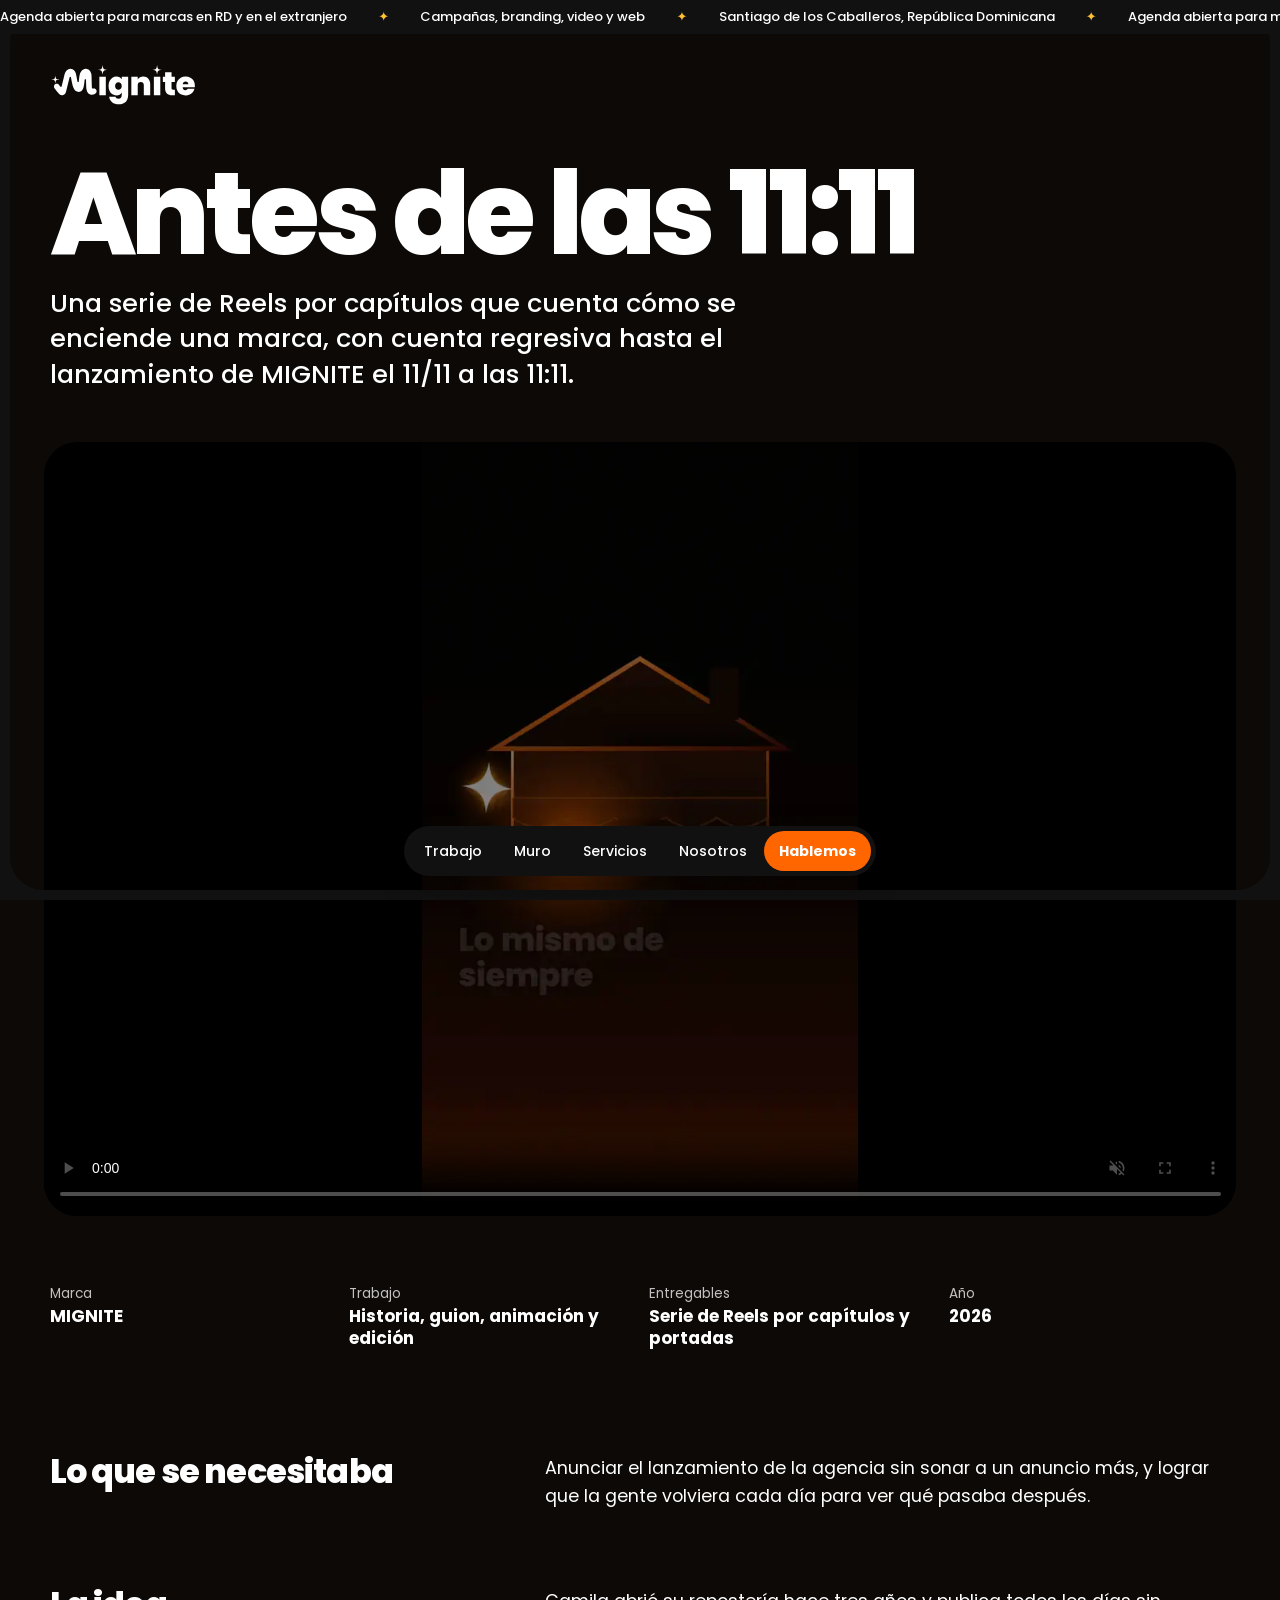
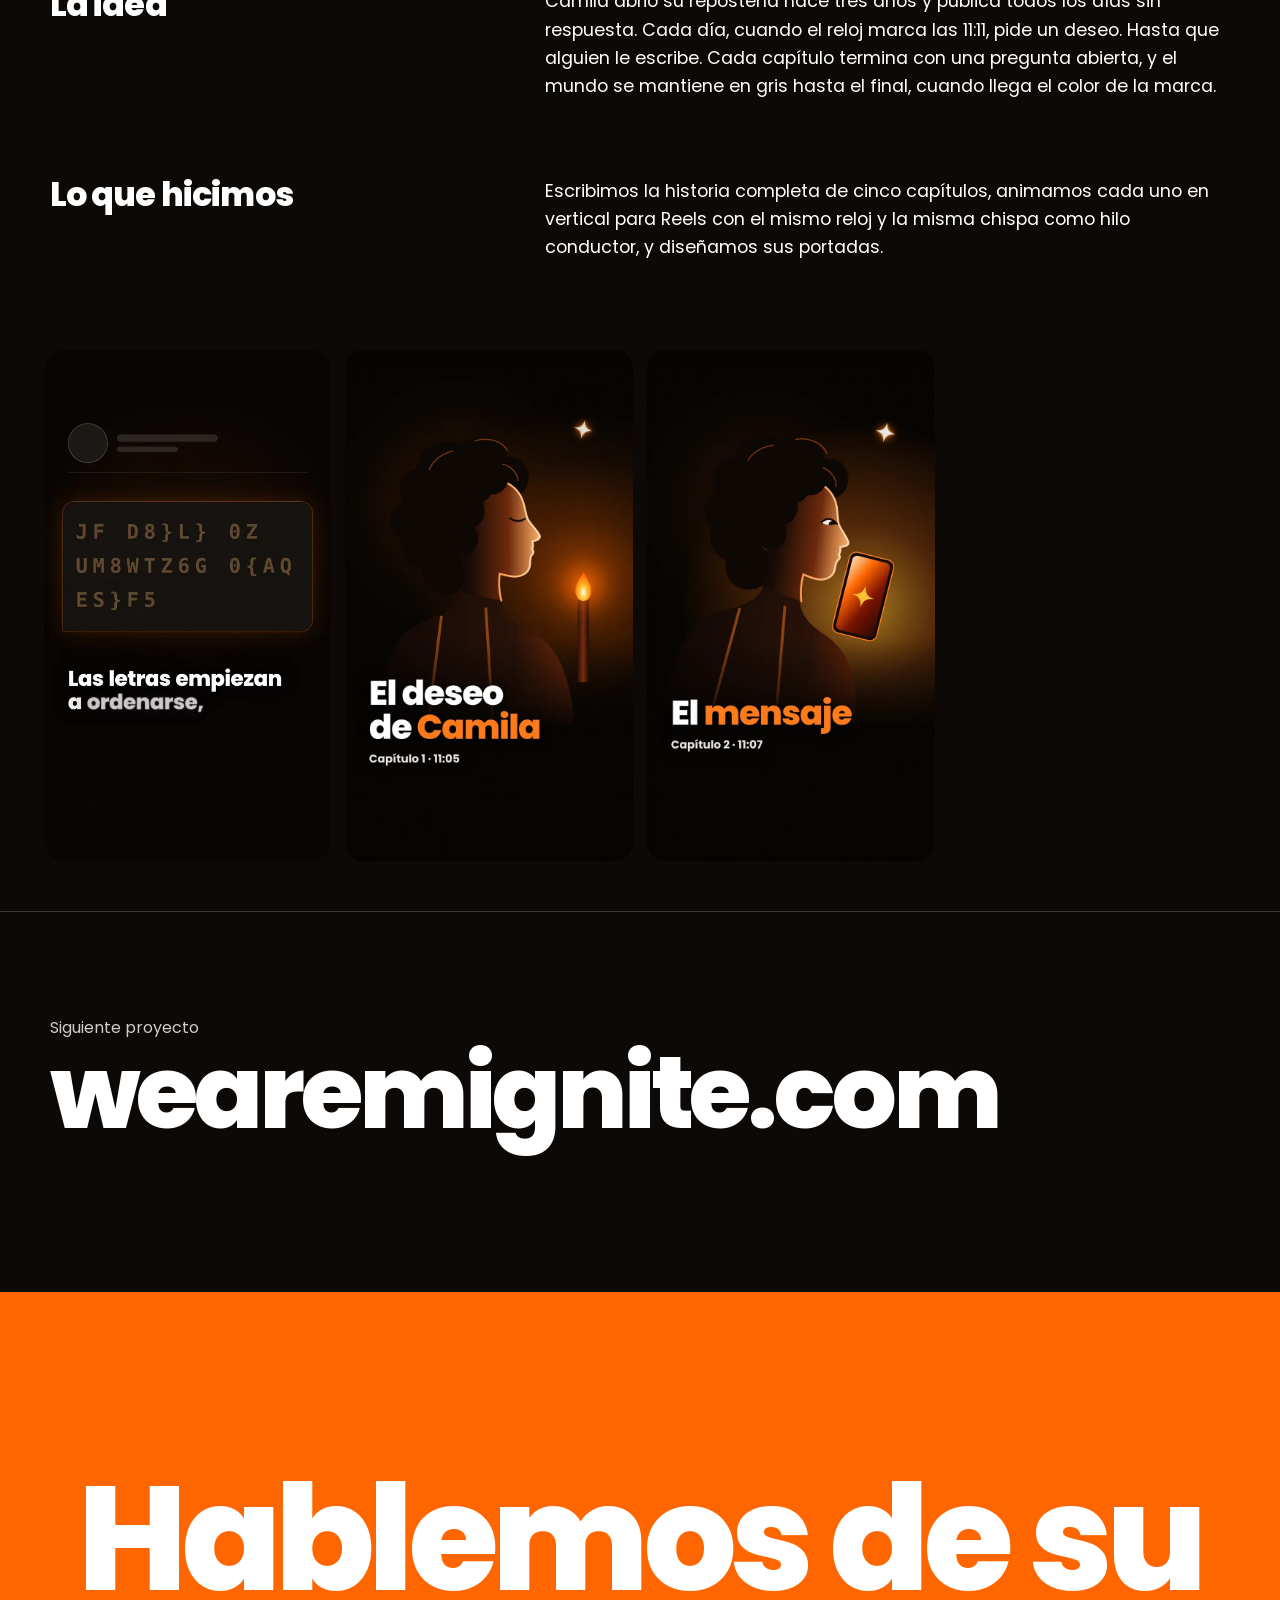
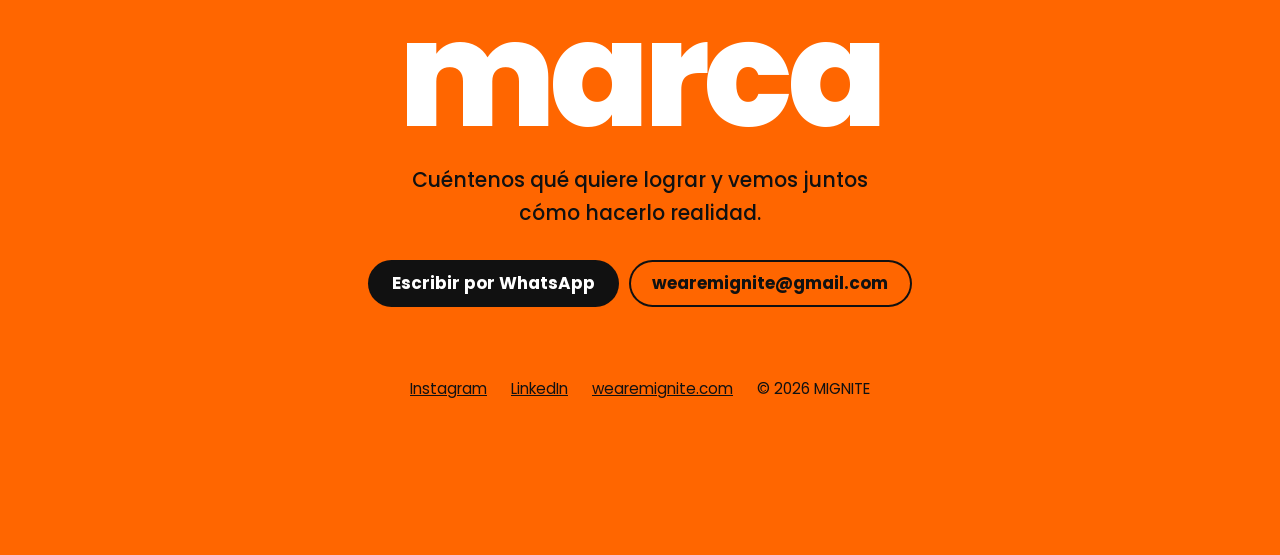
==== trabajo/antes-de-las-1111.html @ 3c1274e8 "Agrega lo nuevo de la semana: Antes de las 11:11, Reels de Blue Month, Teaser 3 vertical, menú v2 y " ====
<!doctype html><html lang="es-DO"><head><meta charset="utf-8">
<meta name="viewport" content="width=device-width,initial-scale=1">
<title>Antes de las 11:11 | Portafolio MIGNITE</title><meta name="description" content="Una serie de Reels por capítulos que cuenta cómo se enciende una marca, con cuenta regresiva hasta el lanzamiento de MIGNITE el 11/11 a las 11:11.">
<link rel="canonical" href="https://wearemignite.com/portafolio/trabajo/antes-de-las-1111.html">
<meta property="og:title" content="Antes de las 11:11 | Portafolio MIGNITE"><meta property="og:description" content="Una serie de Reels por capítulos que cuenta cómo se enciende una marca, con cuenta regresiva hasta el lanzamiento de MIGNITE el 11/11 a las 11:11.">
<meta property="og:type" content="website"><meta property="og:url" content="https://wearemignite.com/portafolio/trabajo/antes-de-las-1111.html"><meta property="og:image" content="https://wearemignite.com/portafolio/assets/og.jpg">
<meta name="twitter:card" content="summary_large_image"><meta name="theme-color" content="#FF6600">
<link rel="icon" href="../assets/i/iso-color.svg" type="image/svg+xml">
<link rel="preload" href="../assets/fonts/Poppins-ExtraBold.woff2" as="font" type="font/woff2" crossorigin>
<link rel="stylesheet" href="../assets/site.css?v=3"></head><body style="background:#0D0907;color:#FFFFFF;--line:#FFFFFF33">
<a class="skip" href="#contenido">Ir al contenido</a><div class="bezel" aria-hidden="true"></div><div class="ticker" aria-hidden="true"><div><span>Agenda abierta para marcas en RD y en el extranjero</span><i>✦</i><span>Campañas, branding, video y web</span><i>✦</i><span>Santiago de los Caballeros, República Dominicana</span><i>✦</i><span>Agenda abierta para marcas en RD y en el extranjero</span><i>✦</i><span>Campañas, branding, video y web</span><i>✦</i><span>Santiago de los Caballeros, República Dominicana</span><i>✦</i><span>Agenda abierta para marcas en RD y en el extranjero</span><i>✦</i><span>Campañas, branding, video y web</span><i>✦</i><span>Santiago de los Caballeros, República Dominicana</span><i>✦</i><span>Agenda abierta para marcas en RD y en el extranjero</span><i>✦</i><span>Campañas, branding, video y web</span><i>✦</i><span>Santiago de los Caballeros, República Dominicana</span><i>✦</i></div></div>
<header class="top"><a class="brand" href="../index.html" aria-label="Volver al portafolio"><img src="../assets/i/wordmark-blanco.svg" alt="MIGNITE" width="900" height="250"></a></header>
<main id="contenido"><section class="p-hero"><h1>Antes de las 11:11</h1><p class="lead">Una serie de Reels por capítulos que cuenta cómo se enciende una marca, con cuenta regresiva hasta el lanzamiento de MIGNITE el 11/11 a las 11:11.</p></section>
<div class="p-main"><video controls playsinline muted preload="metadata" poster="../assets/v/cap1.webp" src="../assets/v/cap1.mp4" width="1080" height="1920"></video></div>
<dl class="facts-sheet"><div><dt>Marca</dt><dd>MIGNITE</dd></div><div><dt>Trabajo</dt><dd>Historia, guion, animación y edición</dd></div><div><dt>Entregables</dt><dd>Serie de Reels por capítulos y portadas</dd></div><div><dt>Año</dt><dd>2026</dd></div></dl>
<section class="story"><h2>Lo que se necesitaba</h2><p>Anunciar el lanzamiento de la agencia sin sonar a un anuncio más, y lograr que la gente volviera cada día para ver qué pasaba después.</p></section><section class="story"><h2>La idea</h2><p>Camila abrió su repostería hace tres años y publica todos los días sin respuesta. Cada día, cuando el reloj marca las 11:11, pide un deseo. Hasta que alguien le escribe. Cada capítulo termina con una pregunta abierta, y el mundo se mantiene en gris hasta el final, cuando llega el color de la marca.</p></section><section class="story"><h2>Lo que hicimos</h2><p>Escribimos la historia completa de cinco capítulos, animamos cada uno en vertical para Reels con el mismo reloj y la misma chispa como hilo conductor, y diseñamos sus portadas.</p></section>
<div class="p-grid vert"><button class="piece" data-full="../assets/v/cap2.mp4" data-t="Antes de las 11:11 · Capítulo 2"><video class="" muted loop playsinline preload="none" poster="../assets/v/cap2.webp" data-src="../assets/v/cap2-s.mp4" width="1080" height="1920" aria-hidden="true"></video><span>Capítulo 2</span></button><button class="piece" data-full="../assets/p/cap1-portada.webp" data-t="Portada del Capítulo 1"><img src="../assets/p/cap1-portada.webp" width="788" height="1400" alt="Portada del Capítulo 1" loading=lazy decoding=async></button><button class="piece" data-full="../assets/p/cap2-portada.webp" data-t="Portada del Capítulo 2"><img src="../assets/p/cap2-portada.webp" width="788" height="1400" alt="Portada del Capítulo 2" loading=lazy decoding=async></button></div><a class="next" href="web.html"><small>Siguiente proyecto</small><b>wearemignite<wbr>.com</b></a>
<section class="cta" id="hablemos"><h2>Hablemos de su marca</h2><p>Cuéntenos qué quiere lograr y vemos juntos cómo hacerlo realidad.</p>
<div class="row"><a class="btn solid" href="https://wa.me/18293339991?text=Hola%20MIGNITE%2C%20vi%20su%20portafolio%20y%20quisiera%20hablar%20de%20mi%20marca." target="_blank" rel="noopener">Escribir por WhatsApp</a><a class="btn ghost" href="mailto:wearemignite@gmail.com">wearemignite@gmail.com</a></div>
<div class="foot"><a href="https://www.instagram.com/wearemignite/" target="_blank" rel="noopener">Instagram</a><a href="https://www.linkedin.com/company/wearemignite" target="_blank" rel="noopener">LinkedIn</a><a href="https://wearemignite.com">wearemignite.com</a><span>© 2026 MIGNITE</span></div></section></main><nav class="dock" aria-label="Principal"><a href="../index.html#trabajo">Trabajo</a><a class="hide-s" href="../index.html#muro">Muro</a><a href="../index.html#servicios">Servicios</a><a href="../index.html#nosotros">Nosotros</a><a class="go" href="https://wa.me/18293339991?text=Hola%20MIGNITE%2C%20vi%20su%20portafolio%20y%20quisiera%20hablar%20de%20mi%20marca." target="_blank" rel="noopener">Hablemos</a></nav><dialog class="lb" aria-label="Vista ampliada"><div class="lb-media"></div><div class="lb-bar"><span class="lb-cap"></span><button class="lb-x">Cerrar</button></div></dialog><script src="../assets/site.js" defer></script></body></html>
---- assets/site.css ----
@font-face{font-family:Poppins;font-weight:400;font-display:swap;src:url(fonts/Poppins-Regular.woff2) format("woff2")}
@font-face{font-family:Poppins;font-weight:500;font-display:swap;src:url(fonts/Poppins-Medium.woff2) format("woff2")}
@font-face{font-family:Poppins;font-weight:700;font-display:swap;src:url(fonts/Poppins-Bold.woff2) format("woff2")}
@font-face{font-family:Poppins;font-weight:800;font-display:swap;src:url(fonts/Poppins-ExtraBold.woff2) format("woff2")}

:root{
  --ignicion:#FF6600;--chispa:#FFC233;--carbon:#111111;--blanco:#FFFFFF;--cereza:#CC0000;
  --bg:var(--ignicion);--fg:var(--blanco);--muted:rgba(255,255,255,.78);--line:rgba(255,255,255,.28);
  --gut:clamp(16px,3.4vw,44px);--bez:clamp(6px,.8vw,10px);
  --r-xl:clamp(20px,2.6vw,36px);--r-md:18px;
  --h1:clamp(2rem,4.6vw,4.3rem);--h2:clamp(2.2rem,6.6vw,6.2rem);--h3:clamp(1.6rem,3.4vw,3rem);
  --ease:cubic-bezier(.2,.8,.2,1);
}
*,*::before,*::after{box-sizing:border-box}
html{-webkit-text-size-adjust:100%;scroll-behavior:smooth;overflow-x:clip}
body{margin:0;background:var(--bg);color:var(--fg);font:400 1.0625rem/1.6 Poppins,system-ui,sans-serif;transition:background-color .7s var(--ease),color .5s linear;overflow-x:clip;-webkit-font-smoothing:antialiased}
img,video,svg{display:block;max-width:100%}
a{color:inherit}
h1,h2,h3,p,ul,figure{margin:0;padding:0}
ul{list-style:none}
button{font:inherit;color:inherit;background:none;border:0;cursor:pointer}
:focus-visible{outline:3px solid var(--chispa);outline-offset:3px;border-radius:6px}
.sr{position:absolute;width:1px;height:1px;overflow:hidden;clip:rect(0 0 0 0)}
.skip{position:fixed;left:16px;top:-60px;z-index:100;background:var(--carbon);color:#fff;padding:10px 16px;border-radius:10px}
.skip:focus{top:16px}

/* Marco de pantalla */
.bezel{position:fixed;inset:0;z-index:60;pointer-events:none;overflow:hidden}
.bezel::before{content:"";position:absolute;inset:var(--bez);border-radius:var(--r-xl);box-shadow:0 0 0 60px var(--carbon)}

/* Cinta superior */
.ticker{position:relative;z-index:61;background:var(--carbon);color:#fff;overflow:hidden;white-space:nowrap;font-weight:500;font-size:.8125rem;padding:7px 0 6px}
.ticker div{display:inline-flex;gap:2.4em;animation:slide 38s linear infinite;padding-right:2.4em}
.ticker i{color:var(--chispa);font-style:normal}
@keyframes slide{to{transform:translateX(-50%)}}

/* Cabecera */
.top{position:absolute;z-index:50;left:0;right:0;display:flex;align-items:center;justify-content:space-between;gap:16px;padding:calc(var(--bez) + 14px) calc(var(--gut) + 6px) 0}
.top .brand{display:block;padding-block:6px}
.top .brand img{height:clamp(30px,3.2vw,42px);width:auto}

.dock{position:fixed;z-index:70;left:50%;bottom:calc(var(--bez) + 14px);transform:translateX(-50%);display:flex;align-items:center;gap:2px;background:var(--carbon);color:#fff;border-radius:999px;padding:5px;box-shadow:0 10px 30px rgba(0,0,0,.28);max-width:calc(100vw - 32px)}
.dock a{padding:9px 15px;border-radius:999px;font-size:.875rem;font-weight:500;text-decoration:none;white-space:nowrap}
.dock a:hover{background:rgba(255,255,255,.14)}
.dock a.go{background:var(--ignicion);color:#fff;font-weight:700}
.dock a.go:hover{background:var(--chispa);color:var(--carbon)}
.btn{display:inline-flex;align-items:center;gap:.55em;padding:.85em 1.4em;border-radius:999px;font-weight:700;text-decoration:none;line-height:1.1;transition:transform .25s var(--ease),background-color .2s,color .2s}
.btn:hover{transform:translateY(-2px)}
.btn.solid{background:var(--carbon);color:#fff}
.btn.solid:hover{background:#fff;color:var(--carbon)}
.btn.ghost{box-shadow:inset 0 0 0 2px currentColor}
.top .btn{font-size:.9rem}

/* Hero */
.hero{position:relative;min-height:calc(100svh - 34px);display:grid;grid-template-columns:minmax(0,41%) minmax(0,1fr);overflow:hidden;background:var(--ignicion);color:#fff}
.hero-copy{position:relative;z-index:5;align-self:center;padding:clamp(92px,13vh,120px) clamp(24px,3vw,52px) clamp(92px,13vh,120px) calc(var(--gut) + 6px)}
.hero h1{color:var(--carbon);font-size:clamp(2rem,3.5vw,3.9rem);font-weight:800;line-height:1.06;letter-spacing:-.03em;text-wrap:balance}
.hero-cta{display:flex;flex-wrap:wrap;gap:10px;margin-top:clamp(18px,3vh,28px)}
.hero-cta .ghost{color:var(--carbon)}
.stage{position:relative;min-width:0;display:grid;place-items:center;padding-bottom:76px}
.wave{position:absolute;inset:0;width:100%;height:100%;pointer-events:none;-webkit-mask-image:linear-gradient(to right,transparent 2%,#000 22%);mask-image:linear-gradient(to right,transparent 2%,#000 22%)}
.wave text{font:800 150px Poppins,sans-serif;fill:#fff;letter-spacing:-4px}
.deck{--tw:min(13.4vw,(100svh - 210px)*.5625);position:relative;z-index:4;width:100%;height:calc(var(--tw)*1.78 + 30px)}
.tile{position:absolute;left:50%;top:50%;width:var(--tw);aspect-ratio:9/16;margin-left:calc(var(--tw)/-2);padding:0;display:block;transform:translateY(-50%) scale(.82);transition:transform 1.1s var(--ease);will-change:transform;z-index:var(--z);cursor:pointer}
.is-in .tile{transform:translate(calc(var(--x)*1%),calc(var(--y)*1% - 50%)) translate(calc(var(--mx,0)*var(--d)*1px),calc(var(--my,0)*var(--d)*1px))}
.tile:nth-child(1){--x:-158;--y:6;--a:-9;--d:-14;--z:1;--t:7.2s;--w:0s}
.tile:nth-child(2){--x:-80;--y:-4;--a:-4;--d:-8;--z:2;--t:6.1s;--w:-2.4s}
.tile:nth-child(3){--x:0;--y:3;--a:1;--d:6;--z:3;--t:6.8s;--w:-1.1s}
.tile:nth-child(4){--x:80;--y:-5;--a:4;--d:-8;--z:2;--t:5.8s;--w:-3.3s}
.tile:nth-child(5){--x:158;--y:5;--a:10;--d:-14;--z:1;--t:7.6s;--w:-4.6s}
.tile:hover,.tile:focus-visible,.tile.lit{z-index:10}
.float{display:block;width:100%;height:100%;animation:drift var(--t) ease-in-out var(--w) infinite alternate}
@keyframes drift{from{transform:translateY(-3.2%) rotate(calc(var(--a)*1deg - 1.6deg))}to{transform:translateY(3.2%) rotate(calc(var(--a)*1deg + 1.6deg))}}
.tilt{position:relative;display:block;width:100%;height:100%;border-radius:clamp(16px,2vw,28px);overflow:hidden;background:var(--carbon);box-shadow:0 26px 50px rgba(90,25,0,.42);transform:perspective(760px) rotateX(calc(var(--rx,0)*1deg)) rotateY(calc(var(--ry,0)*1deg)) scale(var(--zoom,1));transition:transform .28s var(--ease),box-shadow .3s,filter .3s}
.tilt video{width:100%;height:100%;object-fit:cover}
.glare{position:absolute;inset:0;opacity:0;mix-blend-mode:screen;background:radial-gradient(circle at var(--gx,50%) var(--gy,50%),rgba(255,226,150,.85),rgba(255,102,0,.32) 34%,transparent 62%);transition:opacity .3s}
.tile:hover .tilt,.tile:focus-visible .tilt,.tile.lit .tilt{--zoom:1.1;box-shadow:0 0 0 3px var(--chispa),0 0 34px 6px rgba(255,194,51,.8),0 30px 70px rgba(90,25,0,.55)}
.tile:hover .glare,.tile.lit .glare{opacity:1}
.deck:hover .tile:not(:hover) .tilt{filter:saturate(.55) brightness(.7)}
.spark{position:absolute;left:0;top:0;width:var(--sz);height:var(--sz);background:var(--chispa);pointer-events:none;z-index:12;clip-path:polygon(50% 0,61% 39%,100% 50%,61% 61%,50% 100%,39% 61%,0 50%,39% 39%)}

@media (max-width:999px){
  .hero{grid-template-columns:minmax(0,1fr);grid-template-rows:auto auto;align-content:start}
  .stage{order:-1;margin-top:calc(var(--bez) + 74px);height:calc(var(--tw)*1.78 + 64px);padding:0;--tw:clamp(96px,min(27vw,(100svh - 500px)*.5625),170px)}
  .wave{-webkit-mask-image:none;mask-image:none}
  .deck{--tw:inherit}
  .hero-copy{align-self:start;padding:clamp(34px,5vh,52px) calc(var(--gut) + 6px) 96px}
  .hero h1{font-size:clamp(2rem,6.4vw,3rem)}
}
@media (max-width:640px){
  .tile:nth-child(1),.tile:nth-child(5){display:none}
  .tile:nth-child(2){--x:-92}.tile:nth-child(4){--x:92}
}

/* Reel */
.reel{background:var(--ignicion);padding:0 0 clamp(50px,8vw,110px)}
.reel-frame{position:relative;width:calc(100% - 2*var(--gut));margin:0 auto;border-radius:var(--r-xl);overflow:hidden;background:var(--carbon);aspect-ratio:16/9;transform:scale(var(--s,.86));transition:transform .15s linear;box-shadow:0 30px 70px rgba(90,25,0,.35)}
.reel-frame video{width:100%;height:100%;object-fit:cover}
.reel-frame .tag{position:absolute;left:18px;bottom:16px;background:rgba(17,17,17,.82);color:#fff;font-size:.8125rem;font-weight:500;padding:6px 12px;border-radius:999px}

/* Secciones */
.sec{padding:clamp(70px,10vw,150px) calc(var(--gut) + 6px)}
.sec h2{font-size:var(--h2);line-height:.98;letter-spacing:-.035em;font-weight:800;text-wrap:balance}
.lead{font-size:clamp(1.15rem,2vw,1.6rem);line-height:1.38;font-weight:500;max-width:34ch}
.sec-head{display:grid;grid-template-columns:minmax(0,1.5fr) minmax(0,1fr);gap:clamp(20px,4vw,60px);align-items:end;margin-bottom:clamp(36px,6vw,80px)}

/* Prueba */
.proof{background:#fff;color:var(--carbon);overflow:hidden}
.proof .names{display:flex;white-space:nowrap;font-size:clamp(2.4rem,7vw,6.6rem);font-weight:800;letter-spacing:-.035em;line-height:1.1;padding:clamp(26px,4vw,50px) 0}
.proof .names div{display:inline-flex;gap:.5em;align-items:center;padding-right:.5em;animation:slide 46s linear infinite}
.proof .names img{height:.62em;width:auto}
.facts{display:grid;grid-template-columns:repeat(3,minmax(0,1fr));gap:clamp(16px,3vw,40px);padding:0 calc(var(--gut) + 6px) clamp(50px,7vw,90px)}
.facts p{font-size:clamp(1.05rem,1.7vw,1.4rem);line-height:1.34;font-weight:500}
.facts b{display:block;font-weight:800;color:var(--ignicion)}

/* Trabajo */
.work{transition:color .5s linear}
.cases{display:grid;gap:clamp(80px,13vw,190px)}
.case{display:grid;grid-template-columns:repeat(12,minmax(0,1fr));gap:clamp(16px,2.6vw,36px);align-items:end;text-decoration:none;color:inherit}
.case-media{position:relative;grid-column:1/span 9;border-radius:var(--r-xl);overflow:visible}
.case-media .main{border-radius:var(--r-xl);overflow:hidden;aspect-ratio:16/10;background:rgba(0,0,0,.25);transition:transform .7s var(--ease)}
.case-media .main>video,.case-media .main>img{width:100%;height:100%;object-fit:cover}
.case:hover .main{transform:scale(.985)}
.row-v{height:100%;display:flex;gap:clamp(8px,1.2vw,16px);justify-content:center;align-items:center;padding:clamp(10px,1.6vw,22px);background:rgba(127,127,127,.16)}
.row-v div{height:100%;aspect-ratio:9/16;max-width:calc(25% - 8px);border-radius:clamp(10px,1.3vw,18px);overflow:hidden;background:#000}
.row-v div:only-child{max-width:none}
.row-v video,.row-v img{width:100%;height:100%;object-fit:cover}
.case-media .phone{position:absolute;right:clamp(10px,1.6vw,22px);bottom:clamp(-40px,-4vw,-16px);width:clamp(96px,17%,210px);aspect-ratio:9/16;border-radius:clamp(14px,1.8vw,26px);overflow:hidden;box-shadow:0 18px 44px rgba(0,0,0,.42);background:#000;transition:transform .7s var(--ease)}
.case-media .phone video,.case-media .phone img{width:100%;height:100%;object-fit:cover}
.case:hover .phone{transform:translateY(-10px) rotate(-2deg)}
.case-info{grid-column:10/span 3;display:grid;gap:12px;align-content:end;container-type:inline-size}
.case:nth-child(even) .case-media{grid-column:4/span 9;order:2}
.case:nth-child(even) .case-info{grid-column:1/span 3;order:1}
.case:nth-child(even) .phone{right:auto;left:clamp(10px,1.6vw,22px)}
.case h3{--n:7;font-size:min(var(--h3),calc(100cqi/(var(--n)*.6)));line-height:1.02;letter-spacing:-.03em;font-weight:800}
.case p{font-size:1rem;line-height:1.45}
.tags{display:flex;flex-wrap:wrap;gap:6px}
.tags li{font-size:.78rem;font-weight:500;padding:3px 10px;border-radius:999px;box-shadow:inset 0 0 0 1.5px currentColor}
.more{font-weight:700;text-decoration:underline;text-underline-offset:4px}

/* Muro */
.wall{background:var(--carbon);color:#fff}
.chips{display:flex;flex-wrap:wrap;gap:8px;margin-bottom:clamp(22px,3vw,36px)}
.chips button{padding:.5em 1.05em;border-radius:999px;font-weight:500;font-size:.95rem;box-shadow:inset 0 0 0 1.5px rgba(255,255,255,.4)}
.chips button[aria-pressed=true]{background:var(--chispa);color:var(--carbon);box-shadow:none;font-weight:700}
.grid{columns:4 240px;column-gap:14px}
.piece{break-inside:avoid;margin:0 0 14px;display:block;width:100%;padding:0;border-radius:var(--r-md);overflow:hidden;position:relative;background:#222;text-align:left}
.piece img,.piece video{width:100%;height:auto;transition:transform .6s var(--ease)}
.piece:hover img,.piece:hover video{transform:scale(1.03)}
.piece span{position:absolute;left:8px;bottom:8px;right:8px;width:fit-content;max-width:calc(100% - 16px);background:rgba(17,17,17,.84);color:#fff;font-size:.75rem;font-weight:500;padding:4px 9px;border-radius:999px;opacity:0;transform:translateY(6px);transition:.25s var(--ease)}
.piece:hover span,.piece:focus-visible span{opacity:1;transform:none}
.piece.off{display:none}

/* Servicios */
.services{background:var(--chispa);color:var(--carbon)}
.bento{display:grid;grid-template-columns:repeat(6,minmax(0,1fr));gap:14px}
.card{background:var(--carbon);color:#fff;border-radius:var(--r-xl);padding:clamp(20px,2.4vw,32px);min-height:clamp(260px,26vw,360px);display:flex;flex-direction:column;justify-content:flex-end;gap:10px;position:relative;overflow:hidden}
.card:nth-child(1){grid-column:span 4;background:var(--ignicion)}
.card:nth-child(2){grid-column:span 2}
.card:nth-child(3){grid-column:span 2;background:#fff;color:var(--carbon)}
.card:nth-child(4){grid-column:span 4}
.card h3{font-size:clamp(1.5rem,2.6vw,2.3rem);line-height:1.05;letter-spacing:-.025em;font-weight:800;position:relative}
.card p{position:relative;max-width:46ch;font-size:1rem;line-height:1.45}
.card .bg{position:absolute;inset:0;opacity:.34}
.card::after{content:"";position:absolute;inset:0;background:linear-gradient(to top,var(--shade,rgba(17,17,17,.9)) 18%,transparent 72%);pointer-events:none}
.card:nth-child(1){--shade:rgba(255,102,0,.92)}
.card:nth-child(3){--shade:rgba(255,255,255,.92)}
.card h3,.card p{z-index:1}
.card .bg video,.card .bg img{width:100%;height:100%;object-fit:cover}
.card:nth-child(3) .bg{opacity:.14}
.also{margin-top:clamp(26px,3vw,40px);font-size:clamp(1rem,1.5vw,1.25rem);font-weight:500;max-width:60ch}

/* Proceso */
.process{background:#fff;color:var(--carbon)}
.steps{display:grid;grid-template-columns:repeat(4,minmax(0,1fr));gap:clamp(16px,2.4vw,32px);counter-reset:s}
.steps li{counter-increment:s;padding-top:18px;border-top:3px solid var(--carbon)}
.steps li::before{content:counter(s);display:block;font-size:clamp(3rem,6vw,5.4rem);line-height:1;font-weight:800;color:var(--ignicion);letter-spacing:-.04em;margin-bottom:12px}
.steps h3{font-size:1.35rem;font-weight:700;letter-spacing:-.015em}
.steps p{font-size:1rem;line-height:1.5}

/* Equipo */
.team{background:var(--carbon);color:#fff}
.team-grid{display:grid;grid-template-columns:clamp(240px,27vw,360px) minmax(0,1fr);gap:clamp(28px,5vw,80px);align-items:center}
.team img.mike{display:block;width:100%;height:auto;aspect-ratio:1;object-fit:cover;object-position:50% 40%;border-radius:50%}
.people{display:grid;gap:0;margin-top:clamp(20px,3vw,36px)}
.people li{display:grid;grid-template-columns:minmax(0,1fr) minmax(0,1.2fr);gap:14px;padding:14px 0;border-top:1px solid rgba(255,255,255,.22)}
.people b{font-weight:700}
.tools{margin-top:18px;color:rgba(255,255,255,.72);font-size:.95rem}

/* Cierre */
.cta{background:var(--ignicion);color:var(--carbon);text-align:center;padding:clamp(90px,14vw,200px) calc(var(--gut) + 6px) clamp(110px,12vw,170px);position:relative;overflow:hidden}
.cta h2{color:#fff;font-size:clamp(3rem,11.5vw,11rem);line-height:.92;letter-spacing:-.045em;font-weight:800}
.cta p{margin:22px auto 30px;max-width:40ch;font-size:clamp(1.05rem,1.6vw,1.3rem);font-weight:500}
.cta .row{display:flex;flex-wrap:wrap;gap:10px;justify-content:center}
.foot{display:flex;flex-wrap:wrap;gap:8px 24px;justify-content:center;margin-top:clamp(40px,6vw,70px);font-size:.95rem}

/* Lightbox */
dialog.lb{border:0;padding:0;background:transparent;max-width:min(94vw,1200px);max-height:92vh;color:#fff}
dialog.lb::backdrop{background:rgba(10,10,10,.92)}
dialog.lb img,dialog.lb video{max-width:100%;max-height:86vh;width:auto;height:auto;margin:auto;border-radius:12px}
.lb-bar{display:flex;align-items:center;justify-content:space-between;gap:12px;padding:10px 2px 0}
.lb-bar button{font-weight:700;background:#fff;color:var(--carbon);padding:.45em 1em;border-radius:999px}

/* Página de proyecto */
.p-hero{padding:clamp(100px,14vh,150px) calc(var(--gut) + 6px) clamp(30px,4vw,50px)}
.p-hero h1{font-size:clamp(min(2.8rem,12.4vw),9vw,8.6rem);line-height:.94;letter-spacing:-.045em;font-weight:800}
.p-hero .lead{margin-top:18px;max-width:42ch}
.p-main{margin:0 var(--gut);border-radius:var(--r-xl);overflow:hidden;background:#000}
.p-main video,.p-main img{width:100%;height:auto;max-height:86vh;object-fit:contain;margin:auto}
.facts-sheet{display:grid;grid-template-columns:repeat(4,minmax(0,1fr));gap:18px;padding:clamp(28px,4vw,50px) calc(var(--gut) + 6px)}
.facts-sheet dt{font-size:.85rem;opacity:.75}
.facts-sheet dd{margin:0;font-weight:700;line-height:1.3}
.story{display:grid;grid-template-columns:minmax(0,1fr) minmax(0,1.5fr);gap:clamp(14px,3vw,48px);padding:clamp(20px,3vw,40px) calc(var(--gut) + 6px)}
.story h2{font-size:clamp(1.4rem,2.6vw,2.2rem);letter-spacing:-.025em;line-height:1.08;font-weight:800}
.story p{max-width:62ch;font-size:1.1rem}
.vars{padding:clamp(40px,6vw,80px) var(--gut) clamp(16px,3vw,30px)}
.vars-head{display:grid;grid-template-columns:minmax(0,1fr) minmax(0,1.5fr);gap:clamp(14px,3vw,48px);align-items:end;padding:0 6px;margin-bottom:clamp(22px,3.4vw,44px)}
.vars-head h2{font-size:clamp(2rem,4.8vw,4.2rem);line-height:1;letter-spacing:-.035em;font-weight:800;text-wrap:balance}
.vars-head p{max-width:56ch;font-size:1.1rem}
.vars-grid{display:grid;grid-template-columns:repeat(3,minmax(0,1fr));gap:clamp(22px,2.4vw,32px) clamp(14px,1.8vw,24px)}
.var{margin:0;min-width:0}
.var .piece{margin:0;background:#FBF4E6;border-radius:var(--r-md)}
.var figcaption{padding:12px 6px 0}
.var h3{font-size:clamp(1.15rem,1.7vw,1.5rem);line-height:1.1;letter-spacing:-.02em;font-weight:800}
.var p{margin-top:5px;font-size:1rem;line-height:1.45}
.var.big{grid-column:1/-1;display:grid;grid-template-columns:minmax(0,2.2fr) minmax(0,1fr);gap:clamp(14px,3vw,44px);align-items:end}
.var.big figcaption{padding:0 6px 6px}
.var.big h3{font-size:clamp(1.8rem,3.6vw,3.2rem);letter-spacing:-.035em}
.var.big p{margin-top:10px;font-size:1.1rem;max-width:34ch}
.p-grid{columns:3 280px;column-gap:14px;padding:clamp(24px,4vw,50px) var(--gut)}
.p-grid.vert{columns:4 200px}
.next{display:block;text-decoration:none;padding:clamp(50px,8vw,110px) calc(var(--gut) + 6px) clamp(110px,12vw,150px);border-top:1px solid var(--line)}
.next small{font-size:1rem;opacity:.8}
.next b{display:block;font-size:clamp(min(2.4rem,12.4vw),8vw,7.6rem);line-height:.98;letter-spacing:-.04em;font-weight:800}

@media (max-width:900px){
  .sec-head{grid-template-columns:1fr}
  .case{display:flex;flex-direction:column;align-items:stretch}
  .case:nth-child(even) .case-media,.case:nth-child(even) .case-info{order:0}
  .case-media .phone,.case:nth-child(even) .phone{right:12px;left:auto;bottom:-22px;width:26%}
  .case-info{padding-top:22px}
  .bento{grid-template-columns:1fr}
  .card:nth-child(n){grid-column:auto;min-height:230px}
  .steps{grid-template-columns:1fr 1fr}
  .facts{grid-template-columns:1fr}
  .team-grid{grid-template-columns:1fr}
  .team img.mike{width:min(62vw,250px)}
  .facts-sheet{grid-template-columns:1fr 1fr}
  .story{grid-template-columns:1fr}
  .vars-head{grid-template-columns:1fr}
  .vars-grid,.var.big{grid-template-columns:1fr}
  .var.big figcaption{padding:12px 6px 0}
  .dock a{padding:12px 12px;font-size:.8125rem}
}
@media (max-width:440px){.dock a{padding:12px 11px;font-size:.8rem}.dock a.hide-s{display:none}}
@media (prefers-reduced-motion:reduce){
  html{scroll-behavior:auto}
  *,*::before,*::after{animation:none!important;transition:none!important}
  .is-in .tile,.tile{transform:translate(calc(var(--x)*1%),calc(var(--y)*1% - 50%))}
  .float{transform:rotate(calc(var(--a)*1deg))}
  .reel-frame{transform:none}
}
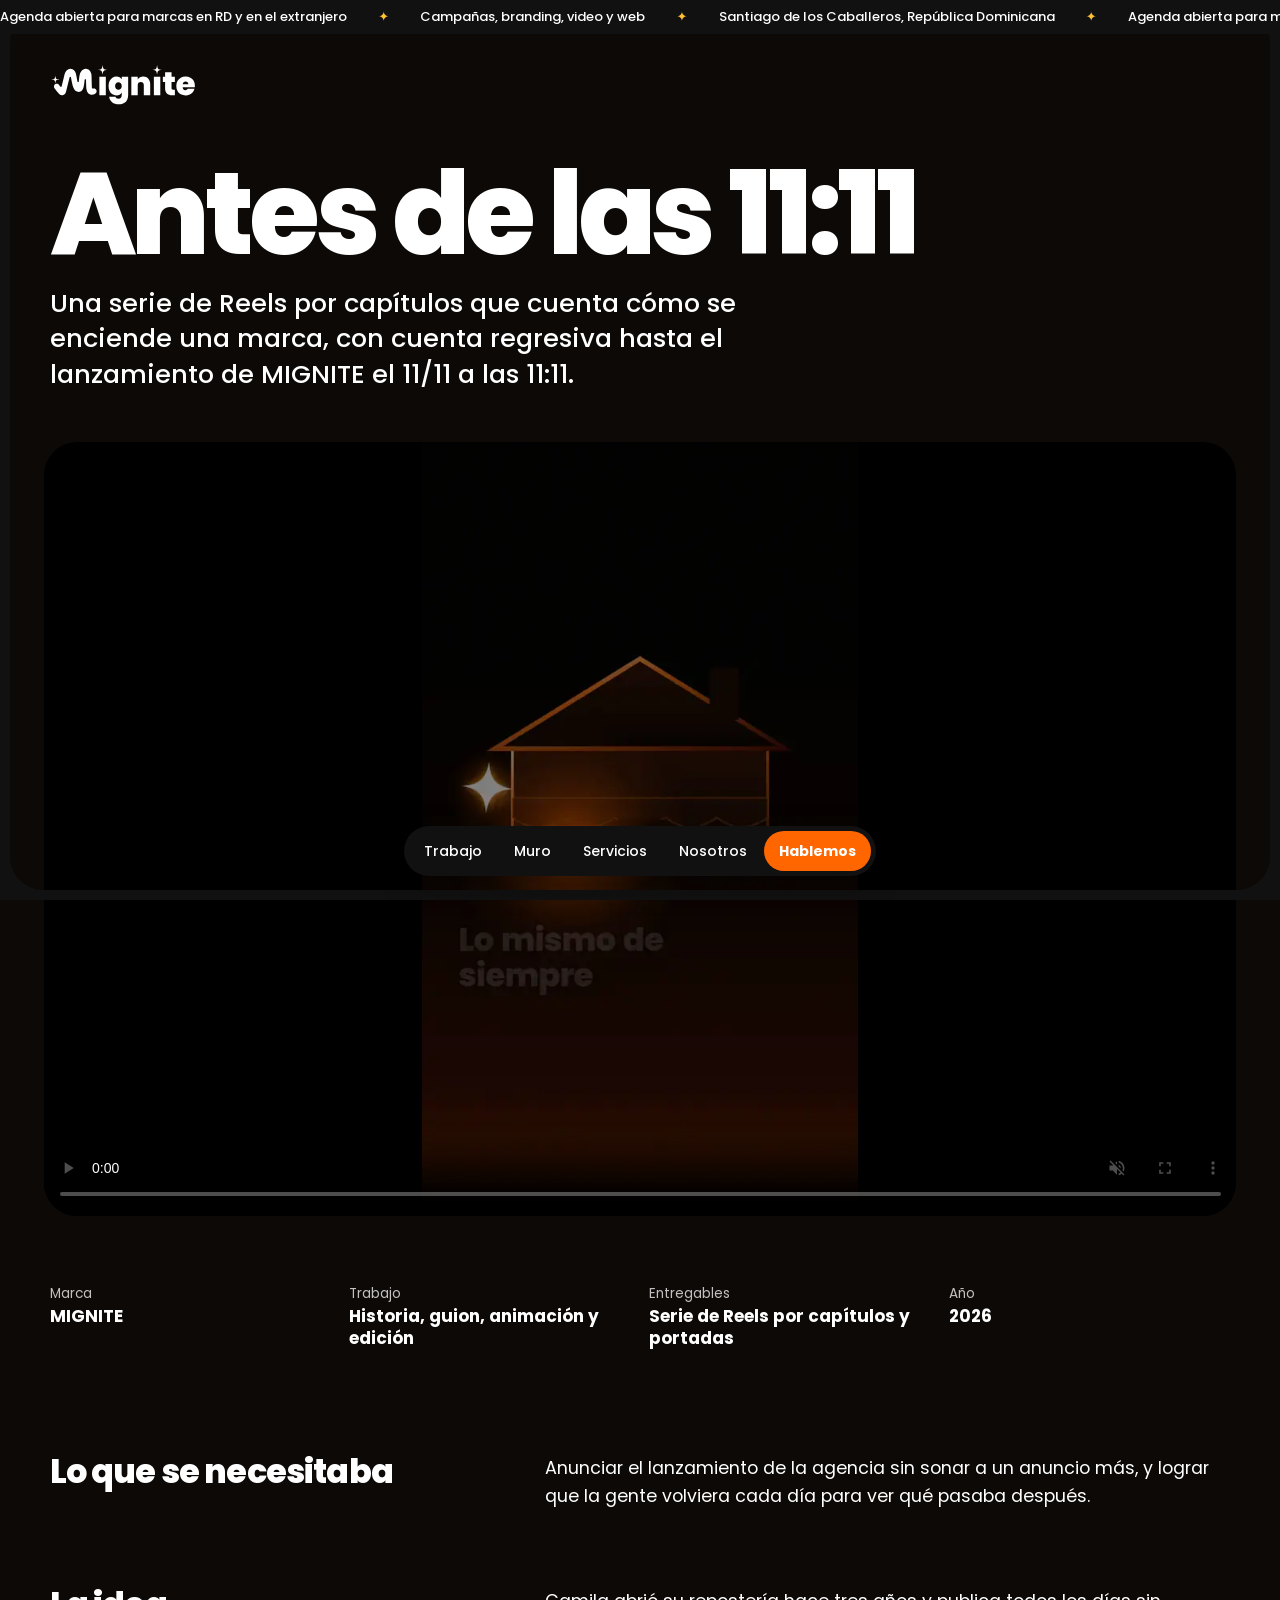
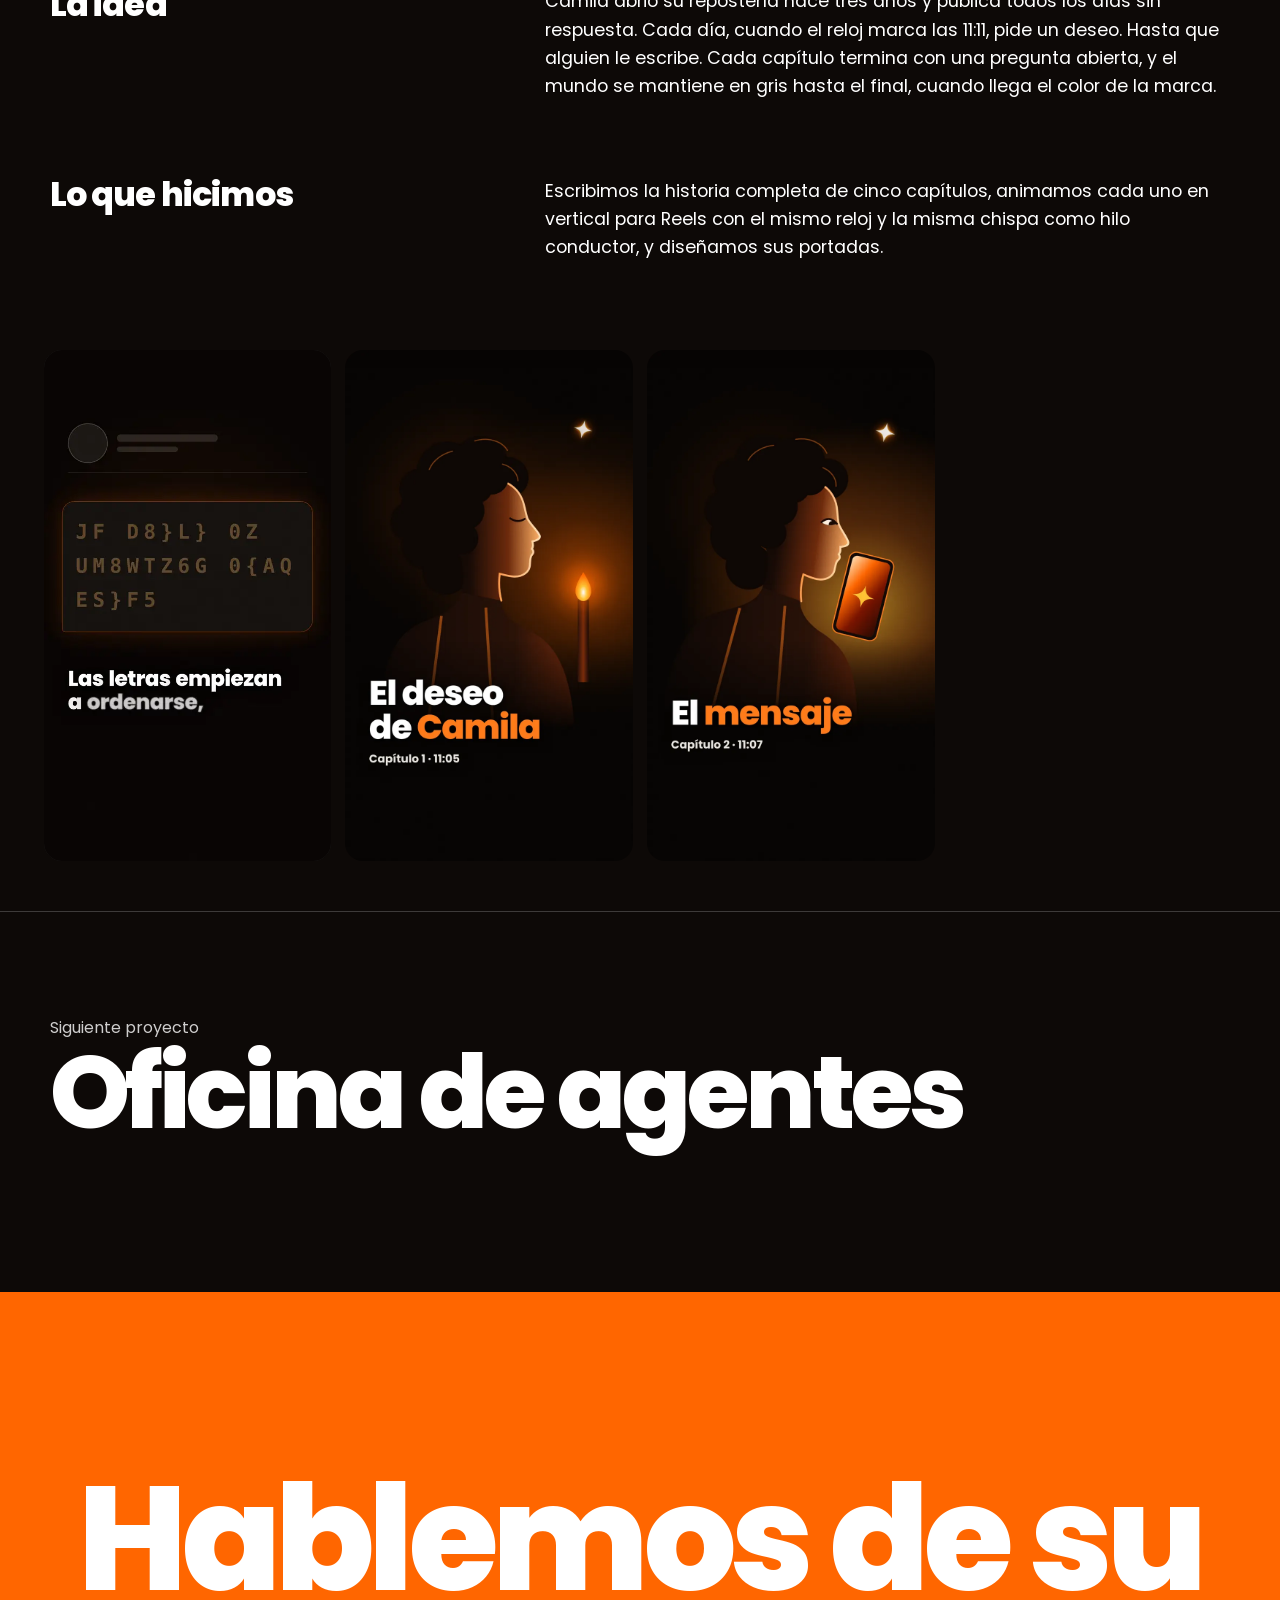
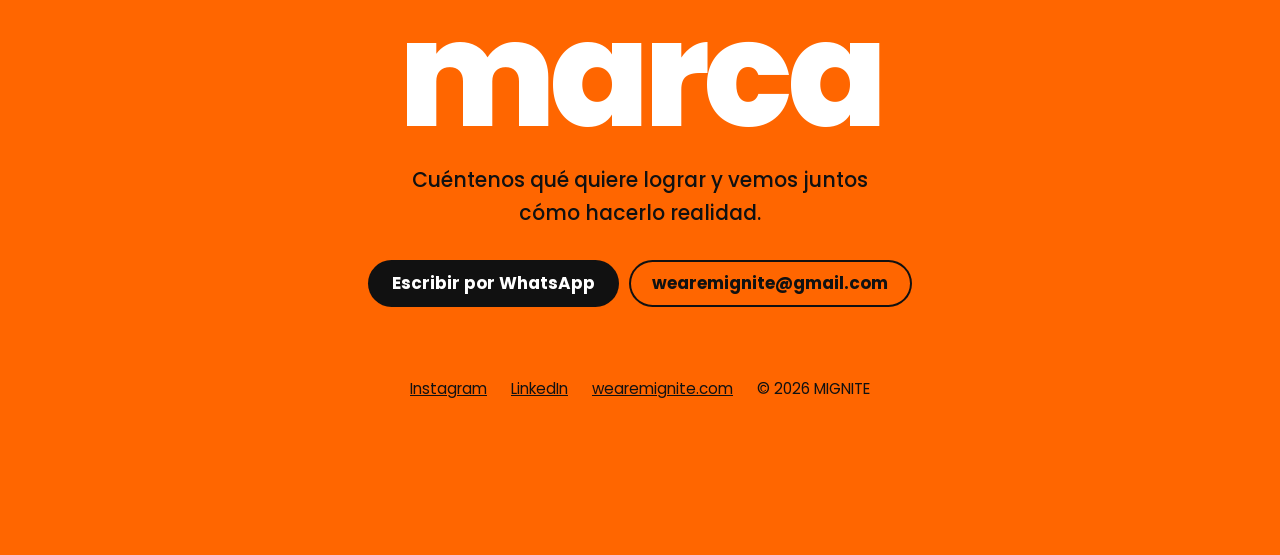
==== commit d937e267: "Agrega el proyecto Oficina de agentes (oficina virtual 3D) Co-Authored-By: Claude Opus 5.5 <noreply@" ====
--- a/trabajo/antes-de-las-1111.html
+++ b/trabajo/antes-de-las-1111.html
@@ -14,7 +14,7 @@
 <div class="p-main"><video controls playsinline muted preload="metadata" poster="../assets/v/cap1.webp" src="../assets/v/cap1.mp4" width="1080" height="1920"></video></div>
 <dl class="facts-sheet"><div><dt>Marca</dt><dd>MIGNITE</dd></div><div><dt>Trabajo</dt><dd>Historia, guion, animación y edición</dd></div><div><dt>Entregables</dt><dd>Serie de Reels por capítulos y portadas</dd></div><div><dt>Año</dt><dd>2026</dd></div></dl>
 <section class="story"><h2>Lo que se necesitaba</h2><p>Anunciar el lanzamiento de la agencia sin sonar a un anuncio más, y lograr que la gente volviera cada día para ver qué pasaba después.</p></section><section class="story"><h2>La idea</h2><p>Camila abrió su repostería hace tres años y publica todos los días sin respuesta. Cada día, cuando el reloj marca las 11:11, pide un deseo. Hasta que alguien le escribe. Cada capítulo termina con una pregunta abierta, y el mundo se mantiene en gris hasta el final, cuando llega el color de la marca.</p></section><section class="story"><h2>Lo que hicimos</h2><p>Escribimos la historia completa de cinco capítulos, animamos cada uno en vertical para Reels con el mismo reloj y la misma chispa como hilo conductor, y diseñamos sus portadas.</p></section>
-<div class="p-grid vert"><button class="piece" data-full="../assets/v/cap2.mp4" data-t="Antes de las 11:11 · Capítulo 2"><video class="" muted loop playsinline preload="none" poster="../assets/v/cap2.webp" data-src="../assets/v/cap2-s.mp4" width="1080" height="1920" aria-hidden="true"></video><span>Capítulo 2</span></button><button class="piece" data-full="../assets/p/cap1-portada.webp" data-t="Portada del Capítulo 1"><img src="../assets/p/cap1-portada.webp" width="788" height="1400" alt="Portada del Capítulo 1" loading=lazy decoding=async></button><button class="piece" data-full="../assets/p/cap2-portada.webp" data-t="Portada del Capítulo 2"><img src="../assets/p/cap2-portada.webp" width="788" height="1400" alt="Portada del Capítulo 2" loading=lazy decoding=async></button></div><a class="next" href="web.html"><small>Siguiente proyecto</small><b>wearemignite<wbr>.com</b></a>
+<div class="p-grid vert"><button class="piece" data-full="../assets/v/cap2.mp4" data-t="Antes de las 11:11 · Capítulo 2"><video class="" muted loop playsinline preload="none" poster="../assets/v/cap2.webp" data-src="../assets/v/cap2-s.mp4" width="1080" height="1920" aria-hidden="true"></video><span>Capítulo 2</span></button><button class="piece" data-full="../assets/p/cap1-portada.webp" data-t="Portada del Capítulo 1"><img src="../assets/p/cap1-portada.webp" width="788" height="1400" alt="Portada del Capítulo 1" loading=lazy decoding=async></button><button class="piece" data-full="../assets/p/cap2-portada.webp" data-t="Portada del Capítulo 2"><img src="../assets/p/cap2-portada.webp" width="788" height="1400" alt="Portada del Capítulo 2" loading=lazy decoding=async></button></div><a class="next" href="oficina.html"><small>Siguiente proyecto</small><b>Oficina de agentes</b></a>
 <section class="cta" id="hablemos"><h2>Hablemos de su marca</h2><p>Cuéntenos qué quiere lograr y vemos juntos cómo hacerlo realidad.</p>
 <div class="row"><a class="btn solid" href="https://wa.me/18293339991?text=Hola%20MIGNITE%2C%20vi%20su%20portafolio%20y%20quisiera%20hablar%20de%20mi%20marca." target="_blank" rel="noopener">Escribir por WhatsApp</a><a class="btn ghost" href="mailto:wearemignite@gmail.com">wearemignite@gmail.com</a></div>
 <div class="foot"><a href="https://www.instagram.com/wearemignite/" target="_blank" rel="noopener">Instagram</a><a href="https://www.linkedin.com/company/wearemignite" target="_blank" rel="noopener">LinkedIn</a><a href="https://wearemignite.com">wearemignite.com</a><span>© 2026 MIGNITE</span></div></section></main><nav class="dock" aria-label="Principal"><a href="../index.html#trabajo">Trabajo</a><a class="hide-s" href="../index.html#muro">Muro</a><a href="../index.html#servicios">Servicios</a><a href="../index.html#nosotros">Nosotros</a><a class="go" href="https://wa.me/18293339991?text=Hola%20MIGNITE%2C%20vi%20su%20portafolio%20y%20quisiera%20hablar%20de%20mi%20marca." target="_blank" rel="noopener">Hablemos</a></nav><dialog class="lb" aria-label="Vista ampliada"><div class="lb-media"></div><div class="lb-bar"><span class="lb-cap"></span><button class="lb-x">Cerrar</button></div></dialog><script src="../assets/site.js" defer></script></body></html>
